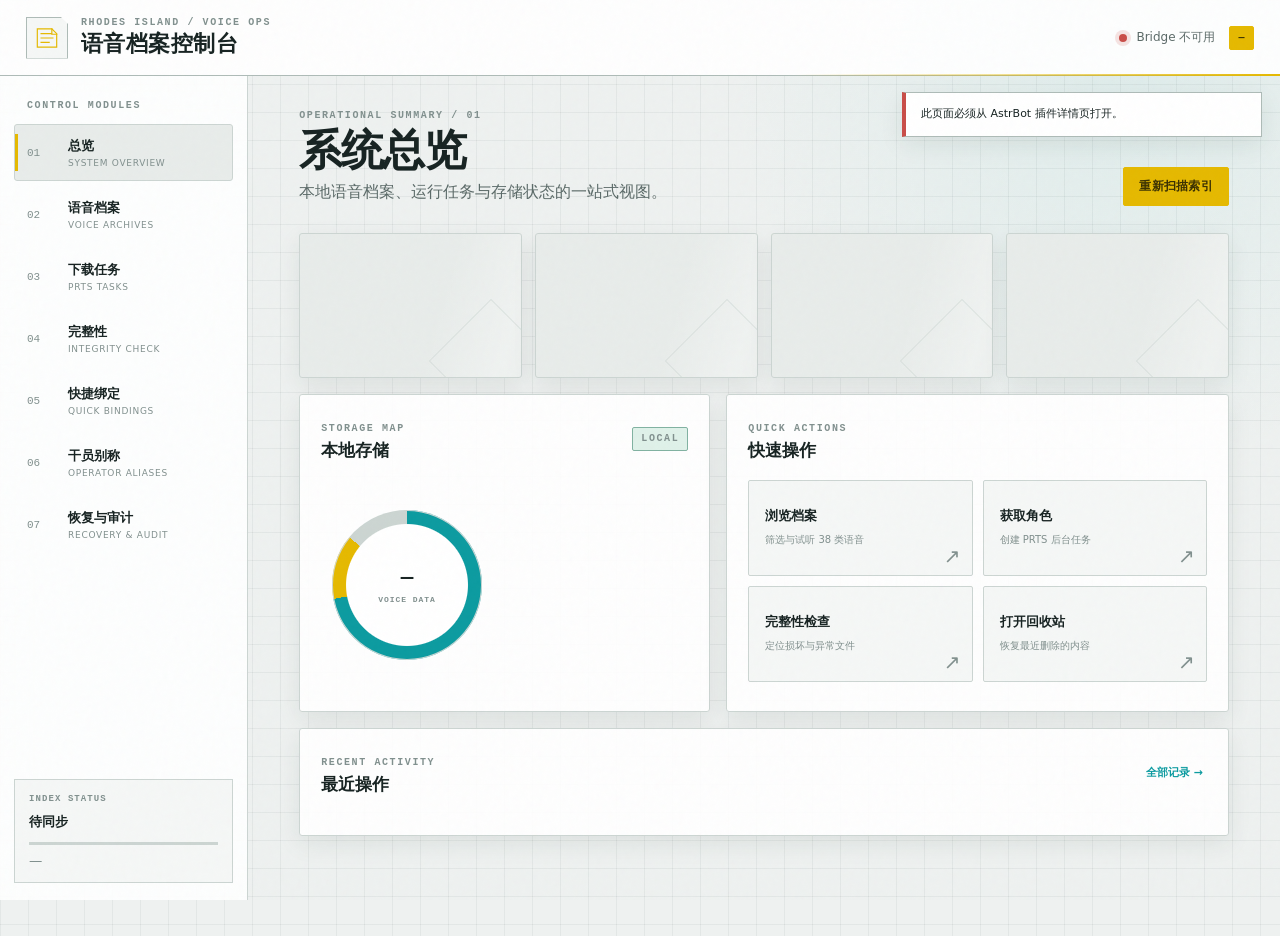
==== pages/voice-manager/classic/index.html @ 58275e2b "v3.8.0: new voice console, PRTS API client, page performance fixes - Rewrite the voice manager page;" ====
<!doctype html>
<html lang="zh-CN">
  <head>
    <meta charset="utf-8" />
    <meta name="viewport" content="width=device-width, initial-scale=1" />
    <meta
      name="description"
      content="明日方舟角色语音插件的档案、下载、完整性和回收站管理控制台"
    />
    <title>语音档案控制台</title>
    <link rel="stylesheet" href="./style.css" />
  </head>
  <body>
    <div class="noise" aria-hidden="true"></div>
    <div class="app-shell">
      <header class="topbar">
        <button class="mobile-menu icon-button" id="mobile-menu" aria-label="打开导航">
          <span></span><span></span><span></span>
        </button>
        <div class="brand">
          <div class="brand-mark" aria-hidden="true">
            <svg viewBox="0 0 52 52" role="img">
              <path d="M8 9h27l9 9v25H8z" />
              <path d="M15 18h19M15 26h22M15 34h15" />
              <path d="M35 9v10h9" />
            </svg>
          </div>
          <div>
            <p class="eyebrow">RHODES ISLAND / VOICE OPS</p>
            <h1>语音档案控制台</h1>
          </div>
        </div>
        <div class="topbar-meta">
          <span class="live-dot"></span>
          <span id="connection-label">正在连接 AstrBot</span>
          <span class="version-chip">—</span>
        </div>
      </header>

      <aside class="sidebar" id="sidebar">
        <div class="sidebar-label">CONTROL MODULES</div>
        <nav aria-label="管理模块">
          <button class="nav-item is-active" data-view="overview">
            <span class="nav-code">01</span>
            <span><b>总览</b><small>System Overview</small></span>
          </button>
          <button class="nav-item" data-view="archives">
            <span class="nav-code">02</span>
            <span><b>语音档案</b><small>Voice Archives</small></span>
          </button>
          <button class="nav-item" data-view="tasks">
            <span class="nav-code">03</span>
            <span><b>下载任务</b><small>PRTS Tasks</small></span>
          </button>
          <button class="nav-item" data-view="integrity">
            <span class="nav-code">04</span>
            <span><b>完整性</b><small>Integrity Check</small></span>
          </button>
          <button class="nav-item" data-view="bindings">
            <span class="nav-code">05</span>
            <span><b>快捷绑定</b><small>Quick Bindings</small></span>
          </button>
          <button class="nav-item" data-view="aliases">
            <span class="nav-code">06</span>
            <span><b>干员别称</b><small>Operator Aliases</small></span>
          </button>
          <button class="nav-item" data-view="recovery">
            <span class="nav-code">07</span>
            <span><b>恢复与审计</b><small>Recovery & Audit</small></span>
          </button>
        </nav>
        <div class="sidebar-status">
          <span>INDEX STATUS</span>
          <b id="sidebar-index-status">待同步</b>
          <div class="meter"><i id="sidebar-meter"></i></div>
          <small id="sidebar-storage">—</small>
        </div>
      </aside>

      <main class="workspace">
        <section class="view is-active" id="view-overview" data-view-panel="overview">
          <div class="page-heading">
            <div>
              <p class="eyebrow">OPERATIONAL SUMMARY / 01</p>
              <h2>系统总览</h2>
              <p>本地语音档案、运行任务与存储状态的一站式视图。</p>
            </div>
            <button class="button button-primary" id="overview-rescan">
              <span>重新扫描索引</span>
            </button>
          </div>

          <div class="stat-grid" id="overview-stats">
            <article class="stat-card skeleton-card"></article>
            <article class="stat-card skeleton-card"></article>
            <article class="stat-card skeleton-card"></article>
            <article class="stat-card skeleton-card"></article>
          </div>

          <div class="dashboard-grid">
            <article class="panel storage-panel">
              <div class="panel-title">
                <div><span>STORAGE MAP</span><h3>本地存储</h3></div>
                <span class="status-tag status-ok">LOCAL</span>
              </div>
              <div class="storage-visual">
                <div class="storage-ring" id="storage-ring">
                  <strong id="storage-size">—</strong><small>VOICE DATA</small>
                </div>
                <div class="storage-legend" id="storage-legend"></div>
              </div>
            </article>

            <article class="panel quick-panel">
              <div class="panel-title">
                <div><span>QUICK ACTIONS</span><h3>快速操作</h3></div>
              </div>
              <div class="quick-grid">
                <button data-jump="archives"><b>浏览档案</b><span>筛选与试听 38 类语音</span></button>
                <button data-jump="tasks"><b>获取角色</b><span>创建 PRTS 后台任务</span></button>
                <button data-jump="integrity"><b>完整性检查</b><span>定位损坏与异常文件</span></button>
                <button data-jump="recovery"><b>打开回收站</b><span>恢复最近删除的内容</span></button>
              </div>
            </article>

            <article class="panel activity-panel">
              <div class="panel-title">
                <div><span>RECENT ACTIVITY</span><h3>最近操作</h3></div>
                <button class="text-button" data-jump="recovery">全部记录 →</button>
              </div>
              <div class="timeline" id="overview-audit"></div>
            </article>
          </div>
        </section>

        <section class="view" id="view-archives" data-view-panel="archives">
          <div class="page-heading compact">
            <div>
              <p class="eyebrow">VOICE ARCHIVES / 02</p>
              <h2>语音档案</h2>
              <p>基础档案与每一套皮肤包独立展示；回退语音带有来源标记。</p>
            </div>
            <button class="button button-secondary" id="archives-refresh">刷新档案</button>
          </div>

          <div class="filter-bar">
            <label class="search-field">
              <span>⌕</span>
              <input id="archive-search" type="search" placeholder="搜索干员或皮肤名称…" />
            </label>
            <select id="archive-kind" aria-label="档案类型">
              <option value="all">全部档案</option>
              <option value="operator">基础干员</option>
              <option value="skin">皮肤语音</option>
            </select>
            <select id="archive-language" aria-label="语音语言">
              <option value="all">全部语言</option>
            </select>
            <div class="result-count" id="archive-count">—</div>
          </div>

          <div class="archive-grid" id="archive-grid"></div>
          <div class="empty-state is-hidden" id="archive-empty">
            <div class="empty-glyph">Ø</div>
            <h3>没有匹配的语音档案</h3>
            <p>调整筛选条件，或前往下载任务获取新的角色语音。</p>
          </div>
        </section>

        <section class="view" id="view-tasks" data-view-panel="tasks">
          <div class="page-heading compact">
            <div>
              <p class="eyebrow">PRTS RETRIEVAL / 03</p>
              <h2>下载任务</h2>
              <p>任务在后台执行，离开本页面不会中断正在进行的下载。</p>
            </div>
          </div>

          <div class="two-column">
            <article class="panel form-panel">
              <div class="panel-title">
                <div><span>NEW TASK</span><h3>获取角色语音</h3></div>
              </div>
              <form id="fetch-form">
                <label>
                  <span>角色名称</span>
                  <input id="fetch-character" required maxlength="80" placeholder="例如：阿米娅" />
                </label>
                <fieldset>
                  <legend>下载语言</legend>
                  <div class="check-grid" id="fetch-languages"></div>
                </fieldset>
                <label class="switch-row">
                  <span><b>同时获取皮肤语音</b><small>按照 PRTS 页面可用数据下载</small></span>
                  <input id="fetch-skin" type="checkbox" checked />
                  <i></i>
                </label>
                <button class="button button-primary button-wide" type="submit">
                  创建后台任务
                </button>
              </form>
            </article>

            <article class="panel">
              <div class="panel-title">
                <div><span>TASK QUEUE</span><h3>任务队列</h3></div>
                <button class="text-button" id="tasks-refresh">立即刷新</button>
              </div>
              <div class="task-list" id="task-list"></div>
            </article>
          </div>
        </section>

        <section class="view" id="view-integrity" data-view-panel="integrity">
          <div class="page-heading compact">
            <div>
              <p class="eyebrow">INTEGRITY CONTROL / 04</p>
              <h2>完整性检查</h2>
              <p>识别损坏 WAV、未知语音名、不可读文件与路径异常。</p>
            </div>
          </div>

          <div class="integrity-hero panel">
            <div class="integrity-gauge" id="integrity-gauge">
              <span>NO DATA</span>
              <strong>—</strong>
              <small>VALID FILES</small>
            </div>
            <div class="integrity-copy">
              <p class="eyebrow">SAFE DIAGNOSTICS</p>
              <h3>先检查，再决定是否隔离</h3>
              <p>
                普通检查只读；“检查并隔离”会把异常文件移至插件隔离目录，
                随后自动重建索引，不会直接永久删除。
              </p>
              <div class="button-row">
                <button class="button button-secondary" id="integrity-scan">仅检查</button>
                <button class="button button-warning" id="integrity-quarantine">
                  检查并隔离异常
                </button>
              </div>
            </div>
          </div>

          <article class="panel">
            <div class="panel-title">
              <div><span>LAST REPORT</span><h3>最近报告</h3></div>
              <span id="integrity-time" class="muted">尚未检查</span>
            </div>
            <div class="report-summary" id="integrity-summary"></div>
            <div class="table-wrap">
              <table>
                <thead><tr><th>相对路径</th><th>问题</th><th>处理结果</th></tr></thead>
                <tbody id="integrity-issues"></tbody>
              </table>
            </div>
          </article>
        </section>

        <section class="view" id="view-bindings" data-view-panel="bindings">
          <div class="page-heading compact">
            <div>
              <p class="eyebrow">QUICK BINDINGS / 05</p>
              <h2>快捷绑定</h2>
              <p>在聊天中用一个触发词快速播放指定档案与语音。</p>
            </div>
            <button class="button button-primary" id="binding-new">新建绑定</button>
          </div>
          <article class="panel">
            <div class="table-wrap">
              <table>
                <thead>
                  <tr><th>触发词</th><th>目标档案</th><th>语音</th><th>语言</th><th>状态</th><th></th></tr>
                </thead>
                <tbody id="binding-list"></tbody>
              </table>
            </div>
            <div class="empty-state is-hidden" id="binding-empty">
              <div class="empty-glyph">⌁</div>
              <h3>还没有快捷绑定</h3>
              <p>创建后，用户发送触发词即可播放对应语音。</p>
            </div>
          </article>
        </section>

        <section class="view" id="view-aliases" data-view-panel="aliases">
          <div class="page-heading compact">
            <div>
              <p class="eyebrow">OPERATOR ALIASES / 06</p>
              <h2>干员别称</h2>
              <p>管理聊天命令中的干员简称；保存后立即用于播放、下载和语音绑定。</p>
            </div>
            <button class="button button-primary" id="alias-new">新增别称</button>
          </div>
          <article class="panel">
            <div class="table-wrap">
              <table>
                <thead><tr><th>别称</th><th>标准干员名</th><th>来源</th><th></th></tr></thead>
                <tbody id="alias-list"></tbody>
              </table>
            </div>
            <div class="empty-state is-hidden" id="alias-empty">
              <div class="empty-glyph">⌁</div>
              <h3>还没有干员别称</h3>
              <p>新建后可在聊天中直接用别称查询、下载或绑定语音。</p>
            </div>
          </article>
        </section>

        <section class="view" id="view-recovery" data-view-panel="recovery">
          <div class="page-heading compact">
            <div>
              <p class="eyebrow">RECOVERY & AUDIT / 07</p>
              <h2>恢复与审计</h2>
              <p>回收站支持恢复；永久删除需要二次确认，所有管理操作都会记录。</p>
            </div>
          </div>

          <div class="recovery-grid">
            <article class="panel">
              <div class="panel-title">
                <div><span>RECYCLE BIN</span><h3>可恢复文件</h3></div>
                <span class="count-chip" id="trash-count">0</span>
              </div>
              <div class="trash-list" id="trash-list"></div>
              <div class="empty-state compact is-hidden" id="trash-empty">
                <div class="empty-glyph">✓</div><h3>回收站为空</h3>
              </div>
            </article>
            <article class="panel">
              <div class="panel-title">
                <div><span>AUDIT LOG</span><h3>操作记录</h3></div>
                <button class="text-button" id="audit-refresh">刷新</button>
              </div>
              <div class="audit-list" id="audit-list"></div>
            </article>
          </div>
        </section>
      </main>
    </div>

    <aside class="drawer" id="archive-drawer" aria-hidden="true">
      <div class="drawer-backdrop" data-close-drawer></div>
      <div class="drawer-panel">
        <header class="drawer-header">
          <div>
            <p class="eyebrow" id="drawer-kind">VOICE ARCHIVE</p>
            <h2 id="drawer-title">—</h2>
            <p id="drawer-subtitle">—</p>
          </div>
          <button class="icon-button drawer-close" data-close-drawer aria-label="关闭">×</button>
        </header>
        <div class="drawer-toolbar">
          <select id="drawer-language" aria-label="选择语言"></select>
          <button class="button button-secondary" id="drawer-export">导出当前语言</button>
          <button class="button button-secondary" id="drawer-select-all">
            全选本包
          </button>
          <button class="button button-warning" id="drawer-batch-remove" disabled>
            批量回收 <span id="drawer-selected-count">0</span>
          </button>
          <label class="button button-secondary file-button">
            批量导入 ZIP
            <input id="drawer-import" type="file" accept=".zip,application/zip" />
          </label>
        </div>
        <div class="voice-legend">
          <span><i class="dot-own"></i>本档案</span>
          <span><i class="dot-fallback"></i>基础回退</span>
          <span><i class="dot-missing"></i>缺失</span>
          <span><i class="dot-damaged"></i>损坏</span>
        </div>
        <div class="voice-list" id="drawer-voice-list"></div>
      </div>
    </aside>

    <div class="audio-dock is-hidden" id="audio-dock">
      <div class="audio-meta">
        <span class="live-dot"></span>
        <div><small>NOW PLAYING</small><b id="audio-title">—</b></div>
      </div>
      <audio id="audio-player" controls preload="metadata"></audio>
      <button class="icon-button" id="audio-close" aria-label="关闭播放器">×</button>
    </div>

    <dialog class="modal" id="modal">
      <form method="dialog" class="modal-card">
        <div class="modal-accent"></div>
        <p class="eyebrow" id="modal-eyebrow">CONFIRM ACTION</p>
        <h3 id="modal-title">确认操作</h3>
        <p id="modal-message"></p>
        <div id="modal-fields"></div>
        <div class="modal-actions">
          <button class="button button-secondary" value="cancel">取消</button>
          <button class="button button-warning" id="modal-confirm" value="confirm">确认</button>
        </div>
      </form>
    </dialog>

    <input id="replace-file" type="file" accept=".wav,audio/wav" hidden />
    <div class="toast-stack" id="toast-stack" aria-live="polite"></div>
    <script type="module" src="./app.js"></script>
  </body>
</html>
---- pages/voice-manager/classic/style.css ----
:root {
  color-scheme: light;
  --bg: #eef1f0;
  --bg-grid: rgba(30, 54, 54, 0.055);
  --surface: rgba(255, 255, 255, 0.92);
  --surface-solid: #ffffff;
  --surface-alt: #f5f7f6;
  --surface-strong: #e8ecea;
  --text: #172322;
  --text-soft: #5b6a68;
  --muted: #81908e;
  --line: #ccd5d2;
  --line-strong: #aebbb7;
  --yellow: #e5b900;
  --yellow-ink: #3b3100;
  --cyan: #0c9ba0;
  --cyan-soft: #d7f0ef;
  --red: #c94d48;
  --red-soft: #f8dfdd;
  --green: #258864;
  --green-soft: #dff1e9;
  --orange: #ca7129;
  --shadow: 0 18px 48px rgba(26, 47, 44, 0.12);
  --shadow-small: 0 8px 24px rgba(26, 47, 44, 0.08);
  --radius: 3px;
  --sidebar: 248px;
  --topbar: 76px;
  font-family:
    Inter, "Noto Sans SC", "Microsoft YaHei", "PingFang SC", system-ui,
    sans-serif;
}

[data-theme="dark"] {
  color-scheme: dark;
  --bg: #0d1314;
  --bg-grid: rgba(119, 173, 170, 0.045);
  --surface: rgba(22, 31, 32, 0.94);
  --surface-solid: #161f20;
  --surface-alt: #1b2728;
  --surface-strong: #223132;
  --text: #edf5f3;
  --text-soft: #a9b9b6;
  --muted: #71827f;
  --line: #2c3d3d;
  --line-strong: #405554;
  --yellow: #f2c600;
  --yellow-ink: #201b00;
  --cyan: #30c8c8;
  --cyan-soft: #163b3d;
  --red: #f06c66;
  --red-soft: #472727;
  --green: #55bd90;
  --green-soft: #1c3b30;
  --orange: #e99349;
  --shadow: 0 18px 56px rgba(0, 0, 0, 0.34);
  --shadow-small: 0 8px 26px rgba(0, 0, 0, 0.24);
}

* {
  box-sizing: border-box;
}

html {
  min-width: 320px;
  min-height: 100%;
  background: var(--bg);
}

body {
  margin: 0;
  min-height: 100vh;
  overflow-x: hidden;
  color: var(--text);
  background:
    linear-gradient(90deg, var(--bg-grid) 1px, transparent 1px),
    linear-gradient(var(--bg-grid) 1px, transparent 1px),
    radial-gradient(circle at 88% 8%, rgba(34, 181, 177, 0.07), transparent 28%),
    var(--bg);
  background-size: 28px 28px, 28px 28px, auto, auto;
}

button,
input,
select {
  font: inherit;
}

button {
  color: inherit;
}

button,
select,
input[type="checkbox"] {
  cursor: pointer;
}

button:focus-visible,
input:focus-visible,
select:focus-visible {
  outline: 2px solid var(--cyan);
  outline-offset: 2px;
}

.noise {
  position: fixed;
  z-index: 1000;
  inset: 0;
  pointer-events: none;
  opacity: 0.035;
  background-image: url("data:image/svg+xml,%3Csvg viewBox='0 0 180 180' xmlns='http://www.w3.org/2000/svg'%3E%3Cfilter id='n'%3E%3CfeTurbulence type='fractalNoise' baseFrequency='.85' numOctaves='3' stitchTiles='stitch'/%3E%3C/filter%3E%3Crect width='100%25' height='100%25' filter='url(%23n)' opacity='.7'/%3E%3C/svg%3E");
}

.app-shell {
  display: grid;
  min-height: 100vh;
  grid-template:
    "topbar topbar" var(--topbar)
    "sidebar workspace" 1fr / var(--sidebar) minmax(0, 1fr);
}

.topbar {
  grid-area: topbar;
  position: sticky;
  z-index: 40;
  top: 0;
  display: flex;
  align-items: center;
  justify-content: space-between;
  min-width: 0;
  padding: 0 26px;
  border-bottom: 1px solid var(--line-strong);
  background: color-mix(in srgb, var(--surface-solid) 92%, transparent);
  backdrop-filter: blur(18px);
}

.topbar::after {
  position: absolute;
  right: 0;
  bottom: -1px;
  width: 38%;
  height: 2px;
  content: "";
  background: linear-gradient(90deg, transparent, var(--yellow));
}

.brand,
.topbar-meta,
.audio-meta,
.panel-title {
  display: flex;
  align-items: center;
}

.brand {
  min-width: 0;
  gap: 13px;
}

.brand-mark {
  display: grid;
  width: 42px;
  height: 42px;
  place-items: center;
  color: var(--yellow);
  border: 1px solid var(--line-strong);
  background: var(--surface-alt);
  clip-path: polygon(0 0, 82% 0, 100% 18%, 100% 100%, 0 100%);
}

.brand-mark svg {
  width: 28px;
  fill: none;
  stroke: currentColor;
  stroke-linecap: square;
  stroke-width: 2.2;
}

.brand h1 {
  overflow: hidden;
  margin: 1px 0 0;
  font-size: clamp(17px, 2.3vw, 22px);
  font-weight: 780;
  letter-spacing: 0.02em;
  text-overflow: ellipsis;
  white-space: nowrap;
}

.eyebrow,
.sidebar-label,
.panel-title span,
.audio-meta small {
  margin: 0;
  color: var(--muted);
  font-family: "JetBrains Mono", "Cascadia Mono", Consolas, monospace;
  font-size: 10px;
  font-weight: 700;
  letter-spacing: 0.16em;
  text-transform: uppercase;
}

.topbar-meta {
  flex: 0 0 auto;
  gap: 9px;
  color: var(--text-soft);
  font-size: 12px;
}

.live-dot {
  width: 8px;
  height: 8px;
  border-radius: 50%;
  background: var(--green);
  box-shadow: 0 0 0 4px color-mix(in srgb, var(--green) 15%, transparent);
}

.live-dot.is-offline {
  background: var(--red);
  box-shadow: 0 0 0 4px color-mix(in srgb, var(--red) 15%, transparent);
}

.version-chip,
.count-chip,
.status-tag {
  display: inline-flex;
  align-items: center;
  min-height: 24px;
  padding: 3px 8px;
  border: 1px solid var(--line);
  border-radius: 2px;
  font-family: "JetBrains Mono", "Cascadia Mono", Consolas, monospace;
  font-size: 10px;
  font-weight: 700;
  letter-spacing: 0.06em;
}

.version-chip {
  margin-left: 5px;
  color: var(--yellow-ink);
  border-color: var(--yellow);
  background: var(--yellow);
}

.sidebar {
  grid-area: sidebar;
  position: sticky;
  z-index: 30;
  top: var(--topbar);
  display: flex;
  height: calc(100vh - var(--topbar));
  flex-direction: column;
  padding: 24px 14px 17px;
  border-right: 1px solid var(--line);
  background: color-mix(in srgb, var(--surface-solid) 88%, transparent);
  backdrop-filter: blur(14px);
}

.sidebar-label {
  padding: 0 13px 13px;
}

.sidebar nav {
  display: grid;
  gap: 5px;
}

.nav-item {
  position: relative;
  display: grid;
  width: 100%;
  grid-template-columns: 32px 1fr;
  gap: 9px;
  align-items: center;
  padding: 12px 12px;
  text-align: left;
  border: 1px solid transparent;
  border-radius: var(--radius);
  background: transparent;
}

.nav-item::before {
  position: absolute;
  top: 9px;
  bottom: 9px;
  left: 0;
  width: 3px;
  content: "";
  background: transparent;
}

.nav-item:hover {
  background: var(--surface-alt);
}

.nav-item.is-active {
  border-color: var(--line);
  background: var(--surface-strong);
}

.nav-item.is-active::before {
  background: var(--yellow);
}

.nav-code {
  color: var(--muted);
  font-family: "JetBrains Mono", "Cascadia Mono", Consolas, monospace;
  font-size: 11px;
}

.nav-item b,
.nav-item small {
  display: block;
}

.nav-item b {
  font-size: 13px;
}

.nav-item small {
  margin-top: 3px;
  color: var(--muted);
  font-size: 9px;
  letter-spacing: 0.08em;
  text-transform: uppercase;
}

.sidebar-status {
  margin-top: auto;
  padding: 14px;
  border: 1px solid var(--line);
  background: var(--surface-alt);
}

.sidebar-status > span,
.sidebar-status > b,
.sidebar-status > small {
  display: block;
}

.sidebar-status > span {
  color: var(--muted);
  font: 700 9px/1.2 "JetBrains Mono", "Cascadia Mono", Consolas, monospace;
  letter-spacing: 0.12em;
}

.sidebar-status > b {
  margin-top: 8px;
  font-size: 13px;
}

.sidebar-status > small {
  margin-top: 8px;
  color: var(--muted);
}

.meter {
  height: 3px;
  margin-top: 11px;
  overflow: hidden;
  background: var(--line);
}

.meter i {
  display: block;
  width: 0;
  height: 100%;
  transition: width 0.5s ease;
  background: linear-gradient(90deg, var(--cyan), var(--yellow));
}

.workspace {
  grid-area: workspace;
  min-width: 0;
  padding: 34px clamp(20px, 4vw, 56px) 100px;
}

.view {
  display: none;
  max-width: 1440px;
  margin: 0 auto;
  animation: view-in 0.24s ease both;
}

.view.is-active {
  display: block;
}

@keyframes view-in {
  from { opacity: 0; transform: translateY(5px); }
  to { opacity: 1; transform: none; }
}

.page-heading {
  display: flex;
  align-items: flex-end;
  justify-content: space-between;
  gap: 24px;
  margin-bottom: 27px;
}

.page-heading.compact {
  align-items: center;
}

.page-heading h2 {
  margin: 7px 0 6px;
  font-size: clamp(28px, 4vw, 43px);
  line-height: 1.05;
  letter-spacing: -0.035em;
}

.page-heading.compact h2 {
  font-size: clamp(26px, 3.6vw, 38px);
}

.page-heading p:last-child {
  max-width: 680px;
  margin: 0;
  color: var(--text-soft);
  line-height: 1.65;
}

.button,
.text-button,
.icon-button {
  border: 0;
}

.button {
  display: inline-flex;
  min-height: 39px;
  align-items: center;
  justify-content: center;
  padding: 8px 15px;
  border: 1px solid transparent;
  border-radius: 2px;
  font-size: 12px;
  font-weight: 720;
  letter-spacing: 0.02em;
  transition: transform 0.15s ease, box-shadow 0.15s ease, background 0.15s ease;
}

.button:hover {
  transform: translateY(-1px);
  box-shadow: var(--shadow-small);
}

.button:disabled {
  cursor: not-allowed;
  opacity: 0.45;
  transform: none;
  box-shadow: none;
}

.button-primary {
  color: var(--yellow-ink);
  border-color: var(--yellow);
  background: var(--yellow);
}

.button-secondary {
  color: var(--text);
  border-color: var(--line-strong);
  background: var(--surface-alt);
}

.button-warning {
  color: #fff;
  border-color: var(--red);
  background: var(--red);
}

.button-small {
  min-height: 29px;
  padding: 5px 9px;
  font-size: 10px;
}

.button-wide {
  width: 100%;
}

.button-row {
  display: flex;
  flex-wrap: wrap;
  gap: 9px;
  margin-top: 20px;
}

.text-button {
  padding: 4px;
  color: var(--cyan);
  background: transparent;
  font-size: 11px;
  font-weight: 700;
}

.icon-button {
  display: inline-grid;
  width: 36px;
  height: 36px;
  place-items: center;
  border-radius: 2px;
  background: transparent;
  font-size: 24px;
}

.icon-button:hover {
  background: var(--surface-strong);
}

.mobile-menu {
  display: none;
}

.mobile-menu span {
  display: block;
  width: 17px;
  height: 1px;
  margin: 3px auto;
  background: currentColor;
}

.stat-grid {
  display: grid;
  grid-template-columns: repeat(4, minmax(0, 1fr));
  gap: 13px;
  margin-bottom: 16px;
}

.stat-card,
.panel {
  position: relative;
  border: 1px solid var(--line);
  border-radius: var(--radius);
  background: var(--surface);
  box-shadow: var(--shadow-small);
}

.stat-card {
  min-height: 145px;
  padding: 21px;
  overflow: hidden;
}

.stat-card::after {
  position: absolute;
  right: -14px;
  bottom: -28px;
  width: 86px;
  height: 86px;
  content: "";
  transform: rotate(45deg);
  border: 1px solid var(--line);
  opacity: 0.55;
}

.stat-card .stat-top {
  display: flex;
  align-items: center;
  justify-content: space-between;
  color: var(--muted);
  font: 700 9px/1.2 "JetBrains Mono", "Cascadia Mono", Consolas, monospace;
  letter-spacing: 0.1em;
}

.stat-card .stat-icon {
  color: var(--cyan);
  font-size: 18px;
}

.stat-card strong {
  display: block;
  margin-top: 18px;
  font: 760 clamp(27px, 3vw, 37px)/1 "JetBrains Mono", "Cascadia Mono", Consolas, monospace;
}

.stat-card p {
  margin: 8px 0 0;
  color: var(--text-soft);
  font-size: 11px;
}

.skeleton-card {
  background:
    linear-gradient(105deg, transparent 30%, rgba(255, 255, 255, 0.32) 45%, transparent 60%),
    var(--surface-strong);
  background-size: 220% 100%;
  animation: skeleton 1.3s infinite linear;
}

@keyframes skeleton {
  to { background-position-x: -220%; }
}

.dashboard-grid {
  display: grid;
  grid-template-columns: 0.9fr 1.1fr;
  gap: 16px;
}

.panel {
  padding: 21px;
}

.panel-title {
  justify-content: space-between;
  gap: 16px;
  margin-bottom: 18px;
}

.panel-title h3 {
  margin: 4px 0 0;
  font-size: 17px;
}

.status-ok {
  color: var(--green);
  border-color: color-mix(in srgb, var(--green) 45%, var(--line));
  background: var(--green-soft);
}

.storage-visual {
  display: flex;
  min-height: 210px;
  align-items: center;
  justify-content: space-around;
  gap: 24px;
}

.storage-ring,
.integrity-gauge {
  display: grid;
  width: 150px;
  height: 150px;
  flex: 0 0 auto;
  place-content: center;
  text-align: center;
  border-radius: 50%;
  background:
    radial-gradient(circle, var(--surface-solid) 57%, transparent 58%),
    conic-gradient(var(--cyan) 0 72%, var(--yellow) 72% 86%, var(--line) 86%);
  box-shadow: inset 0 0 0 1px var(--line);
}

.storage-ring strong,
.integrity-gauge strong {
  font: 740 21px/1.2 "JetBrains Mono", "Cascadia Mono", Consolas, monospace;
}

.storage-ring small,
.integrity-gauge small {
  margin-top: 5px;
  color: var(--muted);
  font: 700 8px/1.2 "JetBrains Mono", "Cascadia Mono", Consolas, monospace;
  letter-spacing: 0.12em;
}

.storage-legend {
  display: grid;
  min-width: 150px;
  gap: 13px;
}

.storage-legend div {
  display: grid;
  grid-template-columns: 9px 1fr auto;
  gap: 9px;
  align-items: center;
  font-size: 11px;
}

.storage-legend i {
  width: 8px;
  height: 8px;
  border-radius: 1px;
  background: var(--cyan);
}

.storage-legend b {
  font-family: "JetBrains Mono", "Cascadia Mono", Consolas, monospace;
}

.quick-grid {
  display: grid;
  grid-template-columns: 1fr 1fr;
  gap: 10px;
}

.quick-grid button {
  position: relative;
  min-height: 96px;
  padding: 16px;
  overflow: hidden;
  text-align: left;
  border: 1px solid var(--line);
  border-radius: 2px;
  background: var(--surface-alt);
}

.quick-grid button::after {
  position: absolute;
  right: 11px;
  bottom: 7px;
  content: "↗";
  color: var(--muted);
  font-size: 20px;
}

.quick-grid button:hover {
  border-color: var(--cyan);
}

.quick-grid b,
.quick-grid span {
  display: block;
}

.quick-grid b {
  font-size: 13px;
}

.quick-grid span {
  max-width: 145px;
  margin-top: 8px;
  color: var(--muted);
  font-size: 10px;
  line-height: 1.45;
}

.activity-panel {
  grid-column: 1 / -1;
}

.timeline,
.audit-list {
  display: grid;
  gap: 0;
}

.timeline-item,
.audit-item {
  display: grid;
  grid-template-columns: 22px minmax(0, 1fr) auto;
  gap: 11px;
  align-items: start;
  padding: 11px 0;
  border-top: 1px solid var(--line);
}

.timeline-item:first-child,
.audit-item:first-child {
  border-top: 0;
}

.timeline-icon {
  display: grid;
  width: 20px;
  height: 20px;
  place-items: center;
  color: var(--cyan);
  border: 1px solid var(--line);
  font-size: 10px;
}

.timeline-item b,
.audit-item b {
  display: block;
  font-size: 11px;
}

.timeline-item small,
.audit-item small {
  display: block;
  margin-top: 4px;
  color: var(--muted);
  font-size: 9px;
}

.timeline-item time,
.audit-item time {
  color: var(--muted);
  font: 9px/1.4 "JetBrains Mono", "Cascadia Mono", Consolas, monospace;
}

.filter-bar {
  display: grid;
  grid-template-columns: minmax(220px, 1fr) 150px 150px auto;
  gap: 9px;
  align-items: center;
  margin-bottom: 17px;
  padding: 12px;
  border: 1px solid var(--line);
  background: var(--surface);
}

.search-field {
  display: flex;
  align-items: center;
  gap: 9px;
  min-height: 40px;
  padding: 0 12px;
  border: 1px solid var(--line);
  background: var(--surface-alt);
}

.search-field span {
  color: var(--cyan);
  font-size: 19px;
}

.search-field input {
  width: 100%;
  border: 0;
  outline: 0;
  color: var(--text);
  background: transparent;
}

select,
input:not([type="checkbox"]):not([type="file"]):not([type="search"]) {
  min-height: 40px;
  padding: 0 11px;
  color: var(--text);
  border: 1px solid var(--line);
  border-radius: 2px;
  background: var(--surface-alt);
}

.filter-bar select {
  width: 100%;
}

.result-count {
  min-width: 72px;
  padding: 0 7px;
  text-align: right;
  color: var(--muted);
  font: 700 10px/1.4 "JetBrains Mono", "Cascadia Mono", Consolas, monospace;
}

.archive-grid {
  display: grid;
  grid-template-columns: repeat(auto-fill, minmax(260px, 1fr));
  gap: 13px;
}

.archive-card {
  position: relative;
  min-width: 0;
  padding: 18px;
  overflow: hidden;
  text-align: left;
  border: 1px solid var(--line);
  border-radius: var(--radius);
  background: var(--surface);
  box-shadow: var(--shadow-small);
}

.archive-card::before {
  position: absolute;
  top: 0;
  right: 0;
  width: 42px;
  height: 5px;
  content: "";
  background: var(--yellow);
}

.archive-card.is-skin::before {
  background: var(--cyan);
}

.archive-card:hover {
  transform: translateY(-2px);
  border-color: var(--line-strong);
  box-shadow: var(--shadow);
}

.archive-card-top {
  display: flex;
  align-items: center;
  gap: 12px;
}

.archive-avatar {
  display: grid;
  width: 54px;
  height: 54px;
  flex: 0 0 auto;
  place-items: center;
  color: var(--yellow-ink);
  background: var(--yellow);
  font-size: 19px;
  font-weight: 800;
  clip-path: polygon(0 0, 82% 0, 100% 18%, 100% 100%, 0 100%);
}

.archive-card.is-skin .archive-avatar {
  color: #062d2e;
  background: var(--cyan);
}

.archive-card h3 {
  overflow: hidden;
  margin: 0;
  font-size: 16px;
  text-overflow: ellipsis;
  white-space: nowrap;
}

.archive-card .skin-name {
  overflow: hidden;
  margin: 5px 0 0;
  color: var(--cyan);
  font-size: 11px;
  text-overflow: ellipsis;
  white-space: nowrap;
}

.archive-card .archive-code {
  margin-top: 5px;
  color: var(--muted);
  font: 8px/1.2 "JetBrains Mono", "Cascadia Mono", Consolas, monospace;
  letter-spacing: 0.08em;
}

.archive-card-bottom {
  display: flex;
  align-items: center;
  justify-content: space-between;
  gap: 10px;
  margin-top: 18px;
  padding-top: 13px;
  border-top: 1px solid var(--line);
}

.language-tags {
  display: flex;
  flex-wrap: wrap;
  gap: 4px;
}

.language-tag {
  padding: 3px 5px;
  color: var(--text-soft);
  border: 1px solid var(--line);
  font: 700 8px/1 "JetBrains Mono", "Cascadia Mono", Consolas, monospace;
}

.archive-counts {
  flex: 0 0 auto;
  color: var(--muted);
  font: 9px/1.2 "JetBrains Mono", "Cascadia Mono", Consolas, monospace;
}

.empty-state {
  padding: 60px 20px;
  text-align: center;
  color: var(--text-soft);
}

.empty-state.compact {
  padding: 30px 15px;
}

.empty-glyph {
  width: 55px;
  height: 55px;
  margin: 0 auto;
  color: var(--cyan);
  border: 1px solid var(--line);
  font: 700 23px/55px "JetBrains Mono", "Cascadia Mono", Consolas, monospace;
}

.empty-state h3 {
  margin: 14px 0 6px;
  color: var(--text);
}

.empty-state p {
  margin: 0;
  font-size: 12px;
}

.is-hidden {
  display: none !important;
}

.two-column {
  display: grid;
  grid-template-columns: minmax(300px, 0.75fr) minmax(420px, 1.25fr);
  gap: 16px;
}

.form-panel form {
  display: grid;
  gap: 20px;
}

.form-panel label > span,
.form-panel legend {
  display: block;
  margin-bottom: 8px;
  color: var(--text-soft);
  font-size: 11px;
  font-weight: 700;
}

.form-panel input:not([type="checkbox"]) {
  width: 100%;
}

.form-panel fieldset {
  margin: 0;
  padding: 0;
  border: 0;
}

.check-grid {
  display: grid;
  grid-template-columns: 1fr 1fr;
  gap: 7px;
}

.check-item {
  display: flex;
  align-items: center;
  gap: 8px;
  min-height: 38px;
  padding: 7px 9px;
  border: 1px solid var(--line);
  background: var(--surface-alt);
  font-size: 11px;
}

.switch-row {
  display: grid !important;
  grid-template-columns: 1fr 38px 0;
  gap: 9px;
  align-items: center;
  margin: 0 !important;
  padding: 12px;
  border: 1px solid var(--line);
  background: var(--surface-alt);
}

.switch-row span {
  margin: 0 !important;
}

.switch-row b,
.switch-row small {
  display: block;
}

.switch-row small {
  margin-top: 4px;
  color: var(--muted);
  font-weight: 400;
}

.switch-row input {
  position: relative;
  z-index: 2;
  width: 36px;
  height: 20px;
  margin: 0;
  opacity: 0;
}

.switch-row i {
  position: relative;
  left: -47px;
  width: 38px;
  height: 20px;
  pointer-events: none;
  border: 1px solid var(--line-strong);
  background: var(--surface-strong);
}

.switch-row i::after {
  position: absolute;
  top: 3px;
  left: 3px;
  width: 12px;
  height: 12px;
  content: "";
  transition: transform 0.2s;
  background: var(--muted);
}

.switch-row input:checked + i {
  border-color: var(--cyan);
  background: var(--cyan-soft);
}

.switch-row input:checked + i::after {
  transform: translateX(17px);
  background: var(--cyan);
}

.task-list,
.trash-list {
  display: grid;
  gap: 9px;
}

.task-item,
.trash-item {
  display: grid;
  grid-template-columns: 38px minmax(0, 1fr) auto;
  gap: 12px;
  align-items: center;
  padding: 12px;
  border: 1px solid var(--line);
  background: var(--surface-alt);
}

.task-symbol {
  display: grid;
  width: 36px;
  height: 36px;
  place-items: center;
  color: var(--cyan);
  border: 1px solid var(--line);
  font: 700 10px/1 "JetBrains Mono", "Cascadia Mono", Consolas, monospace;
}

.task-item b,
.trash-item b {
  display: block;
  overflow: hidden;
  font-size: 11px;
  text-overflow: ellipsis;
  white-space: nowrap;
}

.task-item p,
.trash-item p {
  overflow: hidden;
  margin: 4px 0 0;
  color: var(--muted);
  font-size: 9px;
  text-overflow: ellipsis;
  white-space: nowrap;
}

.task-status {
  padding: 4px 7px;
  border: 1px solid var(--line);
  font: 700 8px/1 "JetBrains Mono", "Cascadia Mono", Consolas, monospace;
  text-transform: uppercase;
}

.task-status.running,
.task-status.queued {
  color: var(--orange);
  border-color: color-mix(in srgb, var(--orange) 45%, var(--line));
}

.task-status.completed {
  color: var(--green);
}

.task-status.failed,
.task-status.cancelled {
  color: var(--red);
}

.integrity-hero {
  display: flex;
  align-items: center;
  gap: clamp(30px, 7vw, 90px);
  margin-bottom: 16px;
  padding: clamp(28px, 5vw, 52px);
  overflow: hidden;
  background:
    linear-gradient(110deg, var(--surface) 0 58%, transparent 58%),
    repeating-linear-gradient(-45deg, var(--surface-alt) 0 8px, var(--surface-strong) 8px 10px);
}

.integrity-gauge {
  width: 180px;
  height: 180px;
  background:
    radial-gradient(circle, var(--surface-solid) 57%, transparent 58%),
    conic-gradient(var(--green) 0 var(--integrity-progress, 0%), var(--line) 0);
}

.integrity-gauge > span {
  color: var(--muted);
  font: 700 8px/1.2 "JetBrains Mono", "Cascadia Mono", Consolas, monospace;
}

.integrity-copy {
  max-width: 620px;
}

.integrity-copy h3 {
  margin: 7px 0 10px;
  font-size: clamp(22px, 3vw, 31px);
}

.integrity-copy > p:last-of-type {
  color: var(--text-soft);
  line-height: 1.7;
}

.report-summary {
  display: grid;
  grid-template-columns: repeat(4, 1fr);
  gap: 8px;
  margin-bottom: 16px;
}

.report-summary > div {
  padding: 12px;
  border: 1px solid var(--line);
  background: var(--surface-alt);
}

.report-summary b,
.report-summary small {
  display: block;
}

.report-summary b {
  font: 750 20px/1.2 "JetBrains Mono", "Cascadia Mono", Consolas, monospace;
}

.report-summary small {
  margin-top: 5px;
  color: var(--muted);
  font-size: 9px;
}

.table-wrap {
  width: 100%;
  overflow-x: auto;
}

table {
  width: 100%;
  border-collapse: collapse;
  font-size: 11px;
}

th,
td {
  padding: 12px 10px;
  text-align: left;
  border-bottom: 1px solid var(--line);
}

th {
  color: var(--muted);
  font: 700 9px/1.2 "JetBrains Mono", "Cascadia Mono", Consolas, monospace;
  letter-spacing: 0.08em;
  white-space: nowrap;
}

td {
  color: var(--text-soft);
}

td strong {
  color: var(--text);
}

.table-actions {
  display: flex;
  justify-content: flex-end;
  gap: 5px;
}

.availability {
  display: inline-flex;
  align-items: center;
  gap: 5px;
  font-size: 9px;
}

.availability::before {
  width: 6px;
  height: 6px;
  content: "";
  border-radius: 50%;
  background: var(--green);
}

.availability.is-missing::before {
  background: var(--red);
}

.alias-source {
  display: inline-flex;
  align-items: center;
  padding: 3px 7px;
  border: 1px solid var(--line-strong);
  color: var(--accent);
  font: 700 9px/1 "JetBrains Mono", "Cascadia Mono", Consolas, monospace;
}

.alias-source.is-custom {
  color: var(--green);
}

.recovery-grid {
  display: grid;
  grid-template-columns: 1.2fr 0.8fr;
  gap: 16px;
}

.trash-actions {
  display: flex;
  gap: 5px;
}

.muted {
  color: var(--muted) !important;
  font-size: 10px !important;
}

.drawer {
  position: fixed;
  z-index: 80;
  inset: 0;
  visibility: hidden;
  pointer-events: none;
}

.drawer.is-open {
  visibility: visible;
  pointer-events: auto;
}

.drawer-backdrop {
  position: absolute;
  inset: 0;
  opacity: 0;
  transition: opacity 0.22s ease;
  background: rgba(5, 10, 11, 0.55);
  backdrop-filter: blur(3px);
}

.drawer.is-open .drawer-backdrop {
  opacity: 1;
}

.drawer-panel {
  position: absolute;
  top: 0;
  right: 0;
  display: flex;
  width: min(760px, 94vw);
  height: 100%;
  flex-direction: column;
  overflow: hidden;
  transform: translateX(102%);
  transition: transform 0.26s ease;
  border-left: 1px solid var(--line-strong);
  background: var(--surface-solid);
  box-shadow: -24px 0 80px rgba(0, 0, 0, 0.24);
}

.drawer.is-open .drawer-panel {
  transform: translateX(0);
}

.drawer-header {
  display: flex;
  align-items: flex-start;
  justify-content: space-between;
  gap: 20px;
  padding: 26px 26px 19px;
  border-bottom: 1px solid var(--line);
}

.drawer-header h2 {
  margin: 7px 0 4px;
  font-size: 27px;
}

.drawer-header p:last-child {
  margin: 0;
  color: var(--text-soft);
  font-size: 11px;
}

.drawer-toolbar {
  display: flex;
  flex-wrap: wrap;
  gap: 8px;
  padding: 14px 26px;
  border-bottom: 1px solid var(--line);
  background: var(--surface-alt);
}

.drawer-toolbar select {
  min-width: 130px;
  margin-right: auto;
}

.file-button input {
  display: none;
}

.voice-legend {
  display: flex;
  flex-wrap: wrap;
  gap: 15px;
  padding: 11px 26px;
  color: var(--muted);
  border-bottom: 1px solid var(--line);
  font-size: 9px;
}

.voice-legend span {
  display: flex;
  align-items: center;
  gap: 5px;
}

.voice-legend i,
.voice-status-dot {
  width: 7px;
  height: 7px;
  border-radius: 50%;
}

.dot-own,
.voice-status-dot.own {
  background: var(--green);
}

.dot-fallback,
.voice-status-dot.fallback {
  background: var(--cyan);
}

.dot-missing,
.voice-status-dot.missing {
  background: var(--muted);
}

.dot-damaged,
.voice-status-dot.damaged {
  background: var(--red);
}

.voice-list {
  display: grid;
  flex: 1;
  align-content: start;
  gap: 7px;
  padding: 18px 26px 100px;
  overflow-y: auto;
}

.voice-row {
  display: grid;
  grid-template-columns: 22px 16px minmax(110px, 1fr) 102px 72px auto;
  gap: 9px;
  align-items: center;
  min-height: 50px;
  padding: 8px 11px;
  border: 1px solid var(--line);
  background: var(--surface-alt);
}

.voice-select {
  display: grid;
  place-items: center;
}

.voice-select input {
  width: 15px;
  height: 15px;
  margin: 0;
  accent-color: var(--yellow);
}

.voice-select input:disabled {
  opacity: 0.25;
}

.voice-row h4 {
  margin: 0;
  font-size: 11px;
}

.voice-source,
.voice-size {
  overflow: hidden;
  color: var(--muted);
  font-size: 9px;
  text-overflow: ellipsis;
  white-space: nowrap;
}

.voice-actions {
  display: flex;
  gap: 4px;
}

.audio-dock {
  position: fixed;
  z-index: 90;
  right: 22px;
  bottom: 18px;
  left: calc(var(--sidebar) + 22px);
  display: grid;
  grid-template-columns: minmax(170px, 0.6fr) minmax(260px, 1.4fr) 36px;
  gap: 18px;
  align-items: center;
  padding: 12px 14px;
  border: 1px solid var(--line-strong);
  background: color-mix(in srgb, var(--surface-solid) 95%, transparent);
  box-shadow: var(--shadow);
  backdrop-filter: blur(18px);
}

.audio-meta {
  min-width: 0;
  gap: 11px;
}

.audio-meta div {
  min-width: 0;
}

.audio-meta b {
  display: block;
  overflow: hidden;
  margin-top: 4px;
  font-size: 11px;
  text-overflow: ellipsis;
  white-space: nowrap;
}

.audio-dock audio {
  width: 100%;
  height: 34px;
}

.modal {
  width: min(480px, calc(100vw - 34px));
  padding: 0;
  color: var(--text);
  border: 1px solid var(--line-strong);
  border-radius: var(--radius);
  background: var(--surface-solid);
  box-shadow: var(--shadow);
}

.modal::backdrop {
  background: rgba(5, 10, 11, 0.64);
  backdrop-filter: blur(4px);
}

.modal-card {
  position: relative;
  padding: 27px;
  overflow: hidden;
}

.modal-accent {
  position: absolute;
  top: 0;
  right: 0;
  left: 0;
  height: 4px;
  background: repeating-linear-gradient(
    -45deg,
    var(--yellow) 0 8px,
    var(--yellow-ink) 8px 12px
  );
}

.modal h3 {
  margin: 8px 0 9px;
  font-size: 22px;
}

.modal p:not(.eyebrow) {
  color: var(--text-soft);
  line-height: 1.65;
}

.modal-actions {
  display: flex;
  justify-content: flex-end;
  gap: 8px;
  margin-top: 24px;
}

#modal-fields {
  display: grid;
  gap: 11px;
  margin-top: 17px;
}

.preview-metrics {
  display: grid;
  grid-template-columns: repeat(2, minmax(0, 1fr));
  gap: 7px;
}

.preview-metrics > div {
  min-width: 0;
  padding: 11px;
  border: 1px solid var(--line);
  background: var(--surface-alt);
}

.preview-metrics strong,
.preview-metrics span,
.preview-metrics small {
  display: block;
}

.preview-metrics strong {
  overflow: hidden;
  font: 750 18px/1.2 "JetBrains Mono", "Cascadia Mono", Consolas, monospace;
  text-overflow: ellipsis;
  white-space: nowrap;
}

.preview-metrics span {
  margin-top: 5px;
  color: var(--text-soft);
  font-size: 9px;
}

.preview-metrics small {
  margin-top: 4px;
  color: var(--muted);
  font-size: 8px;
}

.preview-metrics .is-warning strong {
  color: var(--orange);
}

.preview-metrics .is-danger strong {
  color: var(--red);
}

.preview-warnings {
  display: grid;
  gap: 6px;
  padding: 10px 12px;
  color: var(--text-soft);
  border-left: 3px solid var(--yellow);
  background: var(--yellow-soft);
}

.preview-warnings p,
.preview-note {
  margin: 0 !important;
  font-size: 9px;
  line-height: 1.55 !important;
}

.preview-sample {
  padding: 9px 11px;
  border: 1px solid var(--line);
  background: var(--surface-alt);
}

.preview-sample summary {
  cursor: pointer;
  color: var(--text-soft);
  font-size: 9px;
  font-weight: 700;
}

.preview-sample div {
  display: flex;
  flex-wrap: wrap;
  gap: 5px;
  margin-top: 9px;
}

.preview-sample span {
  padding: 4px 6px;
  color: var(--muted);
  border: 1px solid var(--line);
  font-size: 8px;
}

#modal-fields label span {
  display: block;
  margin-bottom: 6px;
  color: var(--muted);
  font-size: 10px;
}

#modal-fields input,
#modal-fields select {
  width: 100%;
}

.toast-stack {
  position: fixed;
  z-index: 120;
  top: 92px;
  right: 18px;
  display: grid;
  width: min(360px, calc(100vw - 36px));
  gap: 8px;
  pointer-events: none;
}

.toast {
  padding: 13px 15px;
  color: var(--text);
  border: 1px solid var(--line-strong);
  border-left: 4px solid var(--cyan);
  background: var(--surface-solid);
  box-shadow: var(--shadow-small);
  animation: toast-in 0.24s ease both;
  font-size: 11px;
  line-height: 1.5;
}

.toast.is-error {
  border-left-color: var(--red);
}

.toast.is-success {
  border-left-color: var(--green);
}

@keyframes toast-in {
  from { opacity: 0; transform: translateX(12px); }
  to { opacity: 1; transform: none; }
}

@media (max-width: 1080px) {
  :root {
    --sidebar: 214px;
  }

  .stat-grid {
    grid-template-columns: 1fr 1fr;
  }

  .two-column,
  .recovery-grid {
    grid-template-columns: 1fr;
  }

  .filter-bar {
    grid-template-columns: minmax(220px, 1fr) 140px 140px;
  }

  .result-count {
    grid-column: 1 / -1;
    text-align: left;
  }
}

@media (max-width: 760px) {
  :root {
    --topbar: 66px;
  }

  .app-shell {
    display: block;
  }

  .topbar {
    height: var(--topbar);
    padding: 0 13px;
  }

  .brand-mark,
  .topbar .eyebrow {
    display: none;
  }

  .topbar-meta #connection-label,
  .topbar-meta .live-dot {
    display: none;
  }

  .mobile-menu {
    display: inline-grid;
    flex: 0 0 auto;
    margin-right: 7px;
  }

  .sidebar {
    position: fixed;
    z-index: 70;
    top: var(--topbar);
    bottom: 0;
    left: 0;
    width: min(280px, 86vw);
    height: auto;
    transform: translateX(-102%);
    transition: transform 0.22s ease;
    box-shadow: var(--shadow);
  }

  .sidebar.is-open {
    transform: translateX(0);
  }

  .workspace {
    padding: 25px 14px 100px;
  }

  .page-heading {
    display: block;
  }

  .page-heading > .button {
    margin-top: 16px;
  }

  .stat-grid,
  .dashboard-grid,
  .quick-grid {
    grid-template-columns: 1fr;
  }

  .activity-panel {
    grid-column: auto;
  }

  .storage-visual,
  .integrity-hero {
    flex-direction: column;
    align-items: flex-start;
  }

  .storage-visual {
    align-items: center;
  }

  .integrity-hero {
    background: var(--surface);
  }

  .filter-bar {
    grid-template-columns: 1fr 1fr;
  }

  .search-field,
  .result-count {
    grid-column: 1 / -1;
  }

  .archive-grid {
    grid-template-columns: 1fr;
  }

  .report-summary {
    grid-template-columns: 1fr 1fr;
  }

  .voice-row {
    grid-template-columns: 18px 13px minmax(105px, 1fr) auto;
  }

  .voice-source,
  .voice-size {
    display: none;
  }

  .drawer-toolbar select {
    width: 100%;
    margin: 0;
  }

  .audio-dock {
    right: 10px;
    bottom: 10px;
    left: 10px;
    grid-template-columns: 1fr 32px;
    gap: 8px;
  }

  .audio-dock audio {
    grid-column: 1 / -1;
    grid-row: 2;
  }

  .audio-dock > .icon-button {
    grid-column: 2;
    grid-row: 1;
  }
}

@media (max-width: 460px) {
  .stat-grid,
  .filter-bar,
  .report-summary,
  .check-grid {
    grid-template-columns: 1fr;
  }

  .filter-bar > * {
    grid-column: auto;
  }

  .timeline-item,
  .audit-item {
    grid-template-columns: 22px minmax(0, 1fr);
  }

  .timeline-item time,
  .audit-item time {
    grid-column: 2;
  }

  .drawer-header,
  .drawer-toolbar,
  .voice-legend,
  .voice-list {
    padding-right: 15px;
    padding-left: 15px;
  }
}

@media (prefers-reduced-motion: reduce) {
  *,
  *::before,
  *::after {
    scroll-behavior: auto !important;
    animation-duration: 0.01ms !important;
    animation-iteration-count: 1 !important;
    transition-duration: 0.01ms !important;
  }
}
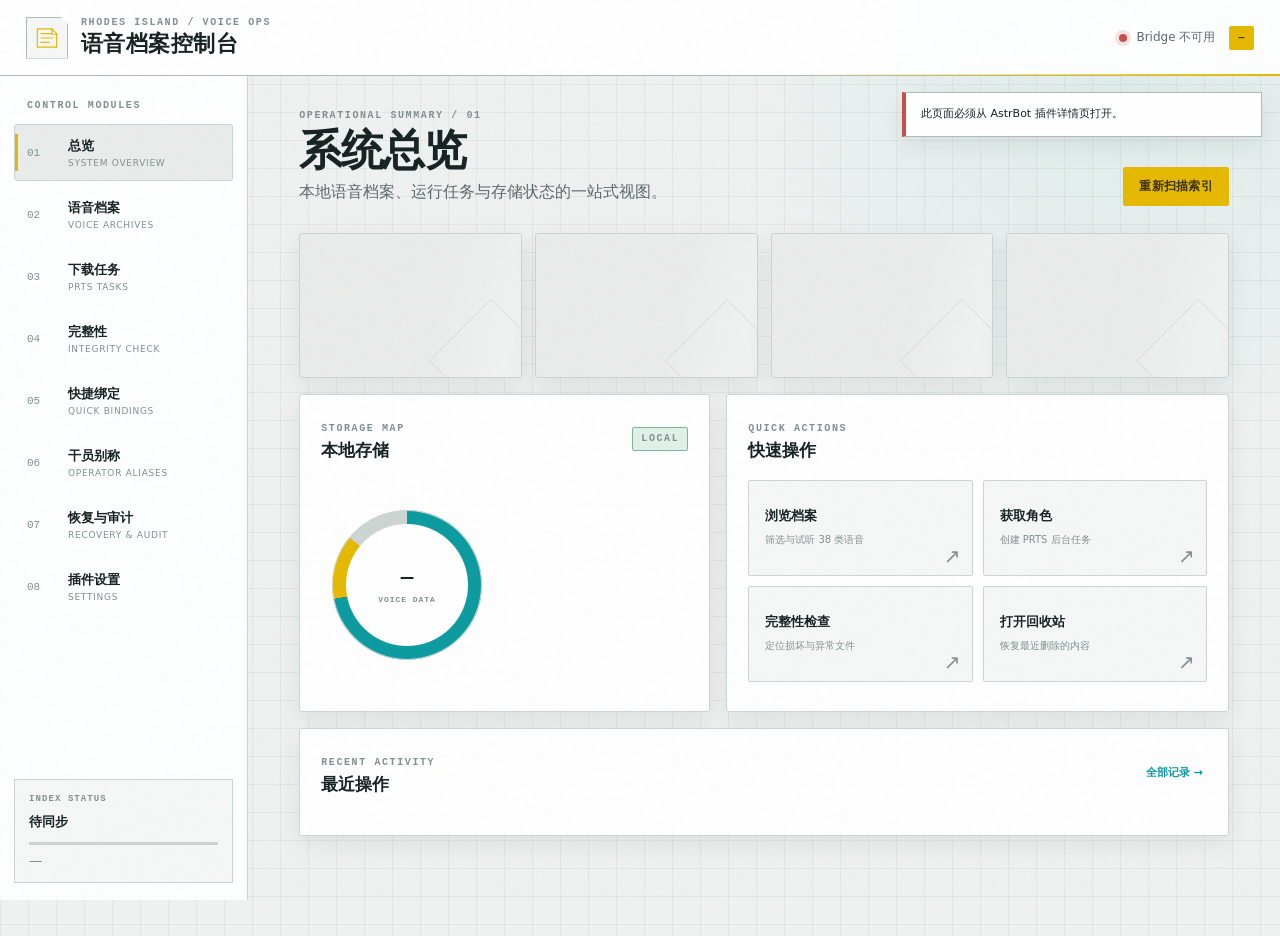
==== commit e3060b4a: "release: v3.8.2 language settings and config migration" ====
--- a/pages/voice-manager/classic/index.html
+++ b/pages/voice-manager/classic/index.html
@@ -9,6 +9,7 @@
     />
     <title>语音档案控制台</title>
     <link rel="stylesheet" href="./style.css" />
+    <link rel="stylesheet" href="../settings.css" />
   </head>
   <body>
     <div class="noise" aria-hidden="true"></div>
@@ -68,6 +69,7 @@
             <span class="nav-code">07</span>
             <span><b>恢复与审计</b><small>Recovery & Audit</small></span>
           </button>
+          <button class="nav-item" data-view="settings"><span class="nav-code">08</span><span><b>插件设置</b><small>Settings</small></span></button>
         </nav>
         <div class="sidebar-status">
           <span>INDEX STATUS</span>
@@ -78,6 +80,7 @@
       </aside>
 
       <main class="workspace">
+        <section class="view" id="view-settings" data-view-panel="settings"></section>
         <section class="view is-active" id="view-overview" data-view-panel="overview">
           <div class="page-heading">
             <div>
@@ -399,6 +402,7 @@
 
     <input id="replace-file" type="file" accept=".wav,audio/wav" hidden />
     <div class="toast-stack" id="toast-stack" aria-live="polite"></div>
+    <script src="../settings.js"></script>
     <script type="module" src="./app.js"></script>
   </body>
 </html>
--- a/pages/voice-manager/settings.css
+++ b/pages/voice-manager/settings.css
@@ -0,0 +1,32 @@
+.settings-form { max-width: 800px; color: var(--ink, var(--text)); }
+.settings-form fieldset { min-width: 0; border: 0; padding: 0; margin: 0; }
+.settings-heading { display: flex; align-items: center; justify-content: space-between; gap: 16px; flex-wrap: wrap; }
+.settings-heading h2 { font-size: 22px; margin: 0; }
+.settings-actions { display: flex; gap: 8px; }
+.settings-form button, .settings-form select { font: inherit; color: inherit; border: 1px solid var(--line-strong); background: var(--surface); border-radius: 4px; min-height: 36px; padding: 6px 12px; cursor: pointer; }
+.settings-form button:disabled, .settings-form select:disabled { opacity: .5; cursor: default; }
+.settings-form button:not(:disabled):hover { background: var(--sunken, var(--surface-strong)); }
+.settings-form [data-config-save] { color: var(--accent-ink, var(--yellow-ink)); background: var(--accent, var(--yellow)); border-color: var(--accent, var(--yellow)); }
+.settings-form [data-config-save]:not(:disabled):hover { filter: brightness(.95); background: var(--accent, var(--yellow)); }
+.settings-form [data-config-status] { min-height: 24px; margin: 12px 0; overflow-wrap: anywhere; }
+.settings-form [data-error="true"] { color: var(--damaged, var(--red)); }
+.settings-section { border-top: 1px solid var(--line); padding: 24px 0; }
+.settings-section h3 { font-size: 16px; margin: 0 0 16px; }
+.settings-toggle, .settings-style { display: flex; align-items: center; justify-content: space-between; gap: 16px; padding: 10px 0; }
+.settings-form input[type="checkbox"] { width: 18px; height: 18px; flex: 0 0 18px; accent-color: var(--accent, var(--cyan)); }
+.settings-language-field legend { padding: 16px 0 12px; }
+.settings-language-checks { display: grid; grid-template-columns: repeat(5, minmax(0, 1fr)); gap: 8px 16px; }
+.settings-language-checks label { display: flex; align-items: center; gap: 8px; min-height: 36px; }
+.settings-priority { list-style: none; margin: 0; padding: 0; }
+.settings-priority li { display: flex; align-items: center; justify-content: space-between; gap: 16px; border-bottom: 1px solid var(--line); padding: 8px 0; }
+.settings-order-actions { display: flex; gap: 6px; }
+.settings-order-actions button { display: grid; place-items: center; width: 36px; height: 36px; padding: 0; }
+.settings-add { display: flex; align-items: center; gap: 16px; margin-top: 16px; }
+.settings-form a { color: var(--accent, var(--cyan)); display: inline-block; margin-top: 12px; }
+.settings-form :is(button, select, input, a):focus-visible { outline: 2px solid var(--accent, var(--cyan)); outline-offset: 3px; }
+@media (max-width: 600px) {
+  .settings-language-checks { grid-template-columns: repeat(2, minmax(0, 1fr)); }
+  .settings-actions { width: 100%; }
+  .settings-actions button { flex: 1; }
+  .settings-form select { max-width: 180px; }
+}
